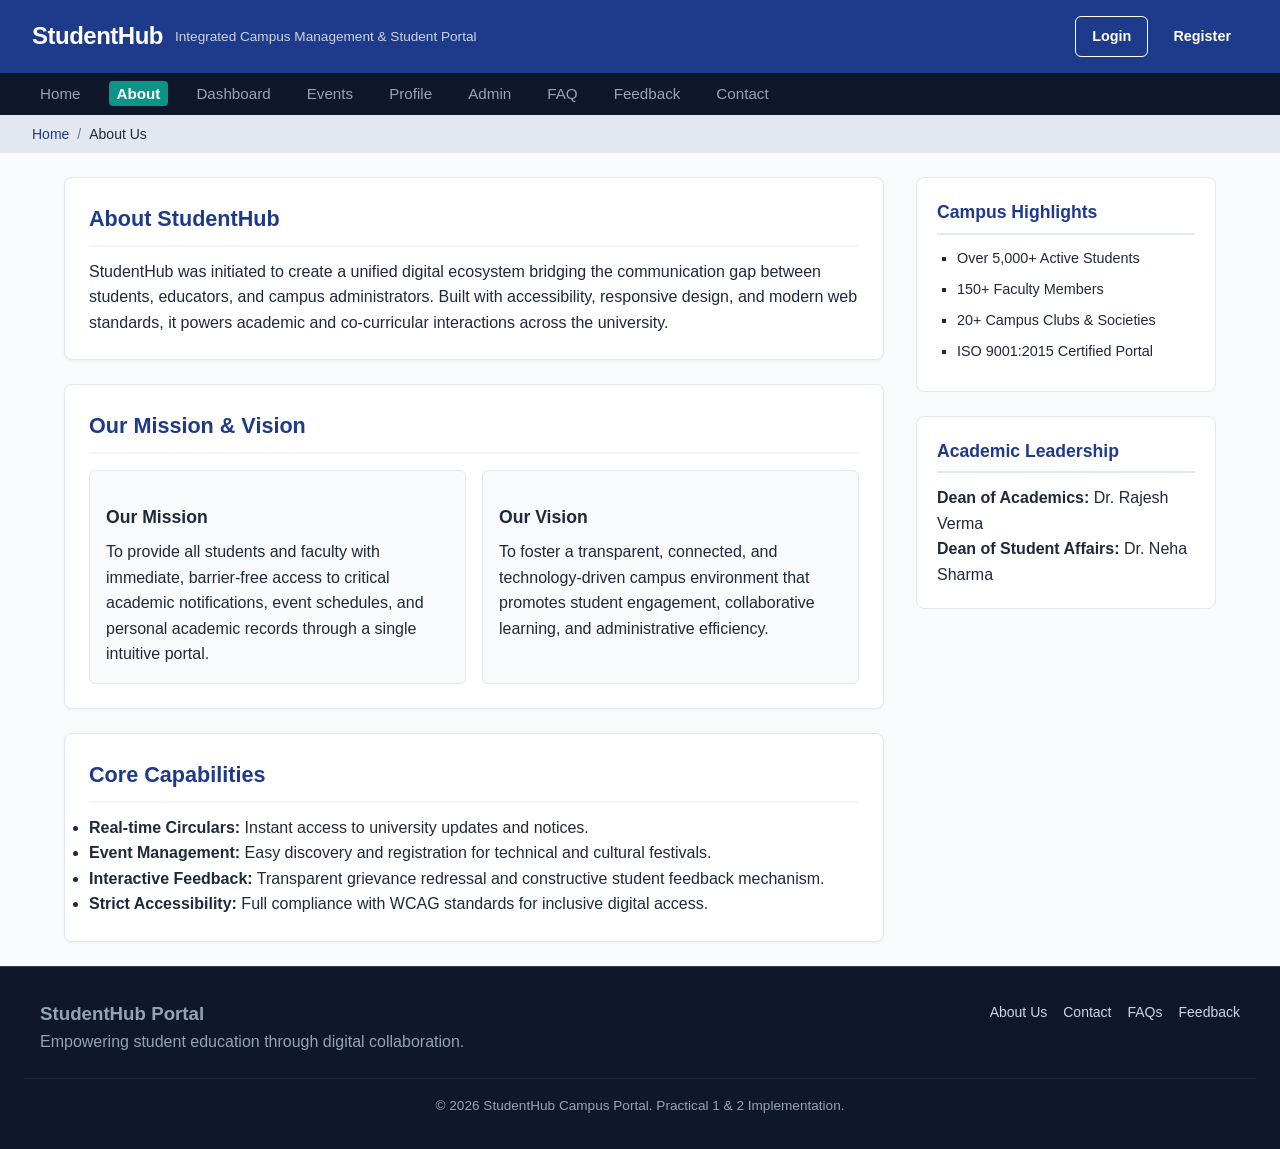
==== about.html @ 6bcbeffb "feat: practical 1 and practical 2 implementation for StudentHub" ====
<!DOCTYPE html>
<html lang="en">
<head>
  <meta charset="UTF-8">
  <meta name="viewport" content="width=device-width, initial-scale=1.0">
  <meta name="description" content="About StudentHub - Vision, Mission, and Core Objectives of the Campus Portal.">
  <title>About Us - StudentHub Campus Portal</title>
  <link rel="stylesheet" href="css/style.css">
</head>
<body>
  <a href="#main-content" class="skip-link">Skip to main content</a>

  <header class="site-header">
    <div class="brand">
      <h1>StudentHub</h1>
      <p>Integrated Campus Management & Student Portal</p>
    </div>
    <div class="header-actions">
      <a href="login.html" class="btn btn-secondary">Login</a>
      <a href="register.html" class="btn btn-primary">Register</a>
    </div>
  </header>

  <nav class="primary-nav" aria-label="Main Navigation">
    <ul>
      <li><a href="index.html">Home</a></li>
      <li><a href="about.html" aria-current="page">About</a></li>
      <li><a href="dashboard.html">Dashboard</a></li>
      <li><a href="events.html">Events</a></li>
      <li><a href="profile.html">Profile</a></li>
      <li><a href="admin.html">Admin</a></li>
      <li><a href="faq.html">FAQ</a></li>
      <li><a href="feedback.html">Feedback</a></li>
      <li><a href="contact.html">Contact</a></li>
    </ul>
  </nav>

  <nav class="breadcrumb" aria-label="Breadcrumb">
    <ol>
      <li><a href="index.html">Home</a></li>
      <li aria-current="page">About Us</li>
    </ol>
  </nav>

  <div class="page-container">
    <main id="main-content">
      <section class="content-card" aria-labelledby="about-overview">
        <h2 id="about-overview">About StudentHub</h2>
        <p>StudentHub was initiated to create a unified digital ecosystem bridging the communication gap between students, educators, and campus administrators. Built with accessibility, responsive design, and modern web standards, it powers academic and co-curricular interactions across the university.</p>
      </section>

      <section class="content-card" aria-labelledby="mission-vision">
        <h2 id="mission-vision">Our Mission & Vision</h2>
        <div class="grid-cards">
          <article class="card">
            <h3>Our Mission</h3>
            <p>To provide all students and faculty with immediate, barrier-free access to critical academic notifications, event schedules, and personal academic records through a single intuitive portal.</p>
          </article>
          <article class="card">
            <h3>Our Vision</h3>
            <p>To foster a transparent, connected, and technology-driven campus environment that promotes student engagement, collaborative learning, and administrative efficiency.</p>
          </article>
        </div>
      </section>

      <section class="content-card" aria-labelledby="portal-features">
        <h2 id="portal-features">Core Capabilities</h2>
        <ul>
          <li><strong>Real-time Circulars:</strong> Instant access to university updates and notices.</li>
          <li><strong>Event Management:</strong> Easy discovery and registration for technical and cultural festivals.</li>
          <li><strong>Interactive Feedback:</strong> Transparent grievance redressal and constructive student feedback mechanism.</li>
          <li><strong>Strict Accessibility:</strong> Full compliance with WCAG standards for inclusive digital access.</li>
        </ul>
      </section>
    </main>

    <aside class="sidebar" aria-label="Campus Facts">
      <div class="widget">
        <h3>Campus Highlights</h3>
        <ul>
          <li>Over 5,000+ Active Students</li>
          <li>150+ Faculty Members</li>
          <li>20+ Campus Clubs & Societies</li>
          <li>ISO 9001:2015 Certified Portal</li>
        </ul>
      </div>
      <div class="widget">
        <h3>Academic Leadership</h3>
        <p><strong>Dean of Academics:</strong> Dr. Rajesh Verma</p>
        <p><strong>Dean of Student Affairs:</strong> Dr. Neha Sharma</p>
      </div>
    </aside>
  </div>

  <footer class="site-footer">
    <div class="footer-content">
      <div>
        <h3>StudentHub Portal</h3>
        <p>Empowering student education through digital collaboration.</p>
      </div>
      <nav class="footer-nav" aria-label="Footer Navigation">
        <ul>
          <li><a href="about.html">About Us</a></li>
          <li><a href="contact.html">Contact</a></li>
          <li><a href="faq.html">FAQs</a></li>
          <li><a href="feedback.html">Feedback</a></li>
        </ul>
      </nav>
    </div>
    <div class="copyright">
      <p>&copy; 2026 StudentHub Campus Portal. Practical 1 & 2 Implementation.</p>
    </div>
  </footer>
</body>
</html>
---- css/style.css ----
/* StudentHub - Clean, Accessible Base Stylesheet */
:root {
  --primary-color: #1e3a8a;
  --primary-hover: #1d4ed8;
  --secondary-color: #0d9488;
  --accent-color: #f59e0b;
  --bg-color: #f8fafc;
  --card-bg: #ffffff;
  --text-main: #1e293b;
  --text-muted: #64748b;
  --border-color: #e2e8f0;
  --focus-ring: #2563eb;
  --font-family: -apple-system, BlinkMacSystemFont, "Segoe UI", Roboto, Oxygen, Ubuntu, Cantarell, "Open Sans", sans-serif;
}

* {
  box-sizing: border-box;
  margin: 0;
  padding: 0;
}

body {
  font-family: var(--font-family);
  background-color: var(--bg-color);
  color: var(--text-main);
  line-height: 1.6;
  min-height: 100vh;
  display: flex;
  flex-direction: column;
}

/* Accessibility: Skip to main content link */
.skip-link {
  position: absolute;
  top: -40px;
  left: 0;
  background: var(--primary-color);
  color: #ffffff;
  padding: 8px 16px;
  z-index: 1000;
  text-decoration: none;
  font-weight: 600;
  border-radius: 0 0 4px 0;
  transition: top 0.2s ease;
}

.skip-link:focus {
  top: 0;
  outline: 3px solid var(--accent-color);
}

/* Header */
header.site-header {
  background: var(--primary-color);
  color: #ffffff;
  padding: 1rem 2rem;
  display: flex;
  justify-content: space-between;
  align-items: center;
  flex-wrap: wrap;
  gap: 1rem;
}

.site-header .brand {
  display: flex;
  align-items: center;
  gap: 0.75rem;
}

.site-header .brand h1 {
  font-size: 1.5rem;
  font-weight: 700;
  letter-spacing: -0.5px;
}

.site-header .brand p {
  font-size: 0.85rem;
  color: #cbd5e1;
}

.header-actions {
  display: flex;
  gap: 0.5rem;
}

.btn {
  display: inline-block;
  padding: 0.5rem 1rem;
  border-radius: 6px;
  text-decoration: none;
  font-size: 0.9rem;
  font-weight: 600;
  cursor: pointer;
  border: 1px solid transparent;
  transition: all 0.2s ease;
}

.btn-primary {
  background: var(--primary-color);
  color: #ffffff;
}

.btn-primary:hover {
  background: var(--primary-hover);
}

.btn-secondary {
  background: transparent;
  color: #ffffff;
  border-color: #ffffff;
}

.btn-secondary:hover {
  background: rgba(255, 255, 255, 0.15);
}

/* Primary Navigation */
nav.primary-nav {
  background: #0f172a;
  padding: 0.5rem 2rem;
}

nav.primary-nav ul {
  list-style: none;
  display: flex;
  flex-wrap: wrap;
  gap: 0.5rem 1.25rem;
}

nav.primary-nav a {
  color: #94a3b8;
  text-decoration: none;
  font-size: 0.95rem;
  font-weight: 500;
  padding: 0.25rem 0.5rem;
  border-radius: 4px;
  transition: color 0.2s, background-color 0.2s;
}

nav.primary-nav a:hover,
nav.primary-nav a:focus {
  color: #ffffff;
  background-color: rgba(255, 255, 255, 0.1);
  outline: none;
}

nav.primary-nav a[aria-current="page"] {
  color: #ffffff;
  font-weight: 700;
  background-color: var(--secondary-color);
}

/* Breadcrumb */
nav.breadcrumb {
  background: #e2e8f0;
  padding: 0.5rem 2rem;
  font-size: 0.875rem;
}

nav.breadcrumb ol {
  display: flex;
  list-style: none;
  gap: 0.5rem;
}

nav.breadcrumb li+li::before {
  content: "/";
  padding-right: 0.5rem;
  color: var(--text-muted);
}

nav.breadcrumb a {
  color: var(--primary-color);
  text-decoration: none;
}

nav.breadcrumb a:hover {
  text-decoration: underline;
}

/* Layout container */
.page-container {
  max-width: 1200px;
  margin: 1.5rem auto;
  padding: 0 1.5rem;
  display: grid;
  grid-template-columns: 1fr 300px;
  gap: 2rem;
  flex: 1;
  width: 100%;
}

.page-container.full-width {
  grid-template-columns: 1fr;
}

@media (max-width: 850px) {
  .page-container {
    grid-template-columns: 1fr;
  }
}

/* Main & Sections */
main {
  display: flex;
  flex-direction: column;
  gap: 1.5rem;
}

.content-card {
  background: var(--card-bg);
  padding: 1.5rem;
  border-radius: 8px;
  border: 1px solid var(--border-color);
  box-shadow: 0 1px 3px rgba(0,0,0,0.05);
}

.content-card h2 {
  font-size: 1.35rem;
  color: var(--primary-color);
  margin-bottom: 0.75rem;
  border-bottom: 2px solid #f1f5f9;
  padding-bottom: 0.5rem;
}

.content-card h3 {
  font-size: 1.1rem;
  color: var(--text-main);
  margin: 1rem 0 0.5rem 0;
}

.grid-cards {
  display: grid;
  grid-template-columns: repeat(auto-fit, minmax(240px, 1fr));
  gap: 1rem;
  margin-top: 1rem;
}

.card {
  border: 1px solid var(--border-color);
  border-radius: 6px;
  padding: 1rem;
  background: #f8fafc;
}

/* Aside Sidebar */
aside.sidebar {
  display: flex;
  flex-direction: column;
  gap: 1.5rem;
}

.sidebar .widget {
  background: var(--card-bg);
  padding: 1.25rem;
  border-radius: 8px;
  border: 1px solid var(--border-color);
}

.sidebar h3 {
  font-size: 1.1rem;
  color: var(--primary-color);
  margin-bottom: 0.75rem;
  border-bottom: 2px solid #e2e8f0;
  padding-bottom: 0.4rem;
}

.sidebar ul {
  list-style-type: square;
  padding-left: 1.25rem;
}

.sidebar li {
  margin-bottom: 0.5rem;
  font-size: 0.9rem;
}

/* Forms */
form.form-layout {
  display: flex;
  flex-direction: column;
  gap: 1.25rem;
}

.form-group {
  display: flex;
  flex-direction: column;
  gap: 0.35rem;
}

.form-group label {
  font-weight: 600;
  font-size: 0.9rem;
}

.form-group input,
.form-group select,
.form-group textarea {
  padding: 0.6rem 0.75rem;
  border: 1px solid var(--border-color);
  border-radius: 6px;
  font-size: 0.95rem;
  font-family: inherit;
}

.form-group input:focus,
.form-group select:focus,
.form-group textarea:focus {
  outline: 2px solid var(--focus-ring);
  border-color: var(--focus-ring);
}

.required-mark {
  color: #dc2626;
}

/* Tables */
table.data-table {
  width: 100%;
  border-collapse: collapse;
  margin-top: 1rem;
  font-size: 0.9rem;
}

table.data-table caption {
  text-align: left;
  font-weight: 600;
  margin-bottom: 0.5rem;
  color: var(--text-muted);
}

table.data-table th,
table.data-table td {
  padding: 0.75rem;
  border: 1px solid var(--border-color);
  text-align: left;
}

table.data-table th {
  background: #f1f5f9;
  font-weight: 600;
  color: var(--primary-color);
}

table.data-table tr:nth-child(even) {
  background-color: #f8fafc;
}

/* Footer */
footer.site-footer {
  background: #0f172a;
  color: #94a3b8;
  padding: 2rem 1.5rem;
  margin-top: auto;
  border-top: 1px solid #334155;
}

.footer-content {
  max-width: 1200px;
  margin: 0 auto;
  display: flex;
  justify-content: space-between;
  flex-wrap: wrap;
  gap: 1.5rem;
}

.footer-nav ul {
  list-style: none;
  display: flex;
  flex-wrap: wrap;
  gap: 1rem;
}

.footer-nav a {
  color: #cbd5e1;
  text-decoration: none;
  font-size: 0.875rem;
}

.footer-nav a:hover {
  text-decoration: underline;
}

.copyright {
  text-align: center;
  margin-top: 1.5rem;
  font-size: 0.85rem;
  border-top: 1px solid #1e293b;
  padding-top: 1rem;
}
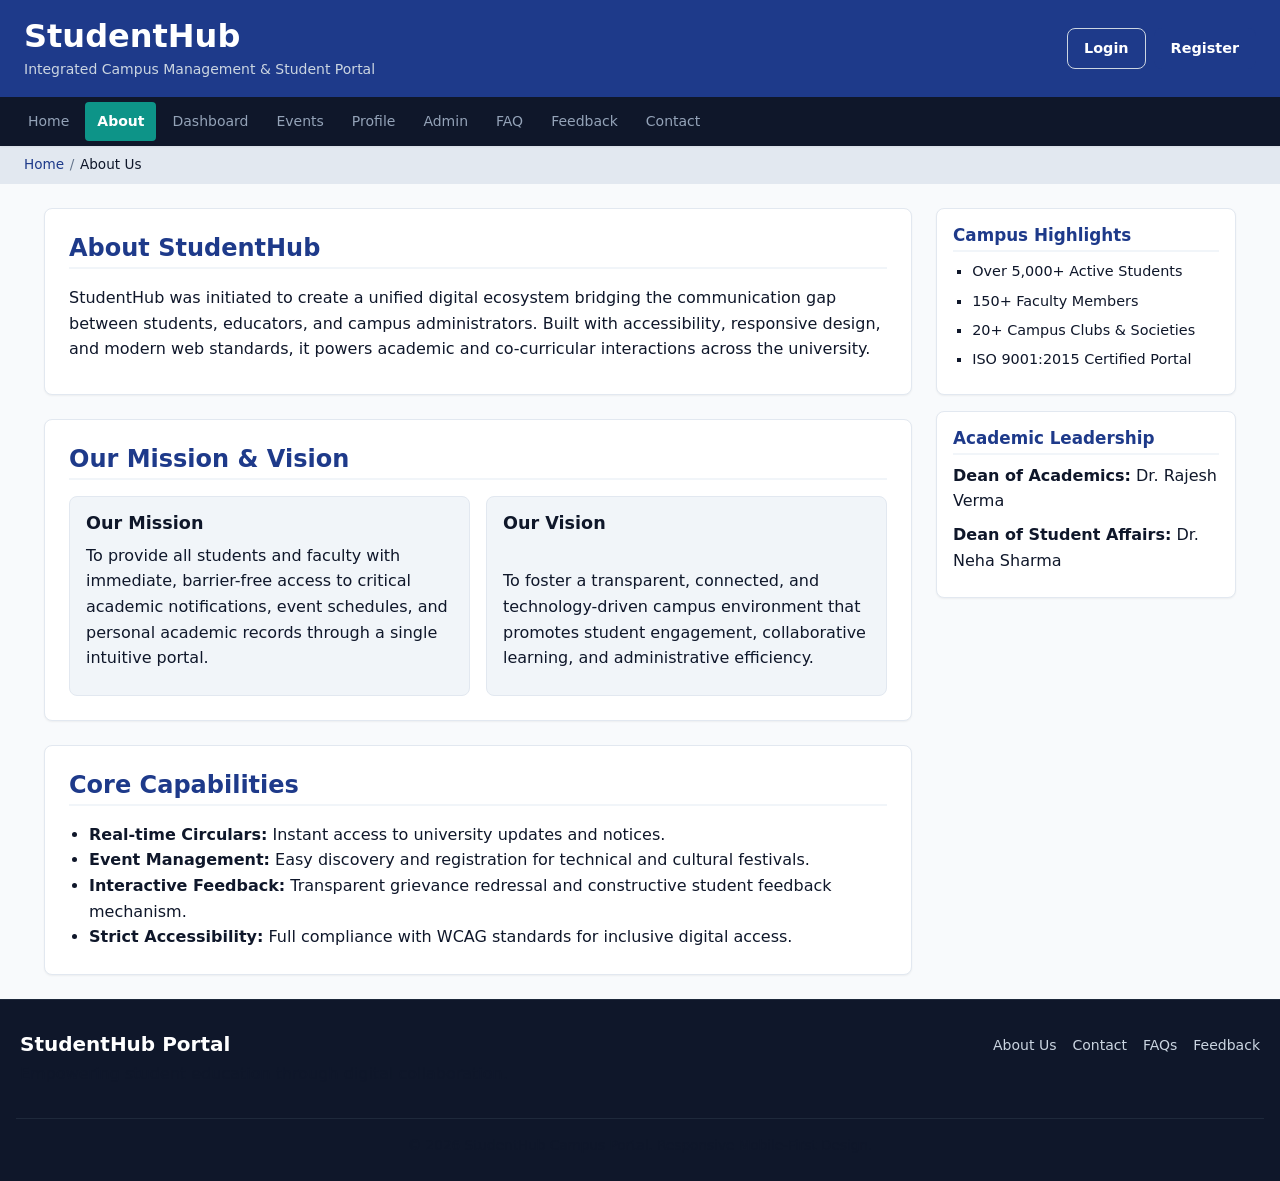
==== commit 136abefa: "feat(p3): responsive mobile-first UI with CSS Grid, Flexbox, and reusable JS components" ====
--- a/about.html
+++ b/about.html
@@ -94,7 +94,7 @@
 
   <footer class="site-footer">
     <div class="footer-content">
-      <div>
+      <div class="footer-brand">
         <h3>StudentHub Portal</h3>
         <p>Empowering student education through digital collaboration.</p>
       </div>
@@ -108,8 +108,9 @@
       </nav>
     </div>
     <div class="copyright">
-      <p>&copy; 2026 StudentHub Campus Portal. Practical 1 & 2 Implementation.</p>
+      <p>&copy; 2026 StudentHub Campus Portal. Responsive Mobile-First Design.</p>
     </div>
   </footer>
+  <script src="js/main.js" defer></script>
 </body>
 </html>
--- a/css/style.css
+++ b/css/style.css
@@ -1,27 +1,73 @@
-/* StudentHub - Clean, Accessible Base Stylesheet */
+/* ==========================================================================
+   StudentHub - Mobile-First Responsive Stylesheet (Practical 3)
+   Built with CSS Grid, Flexbox, and Modern Design Tokens
+   ========================================================================== */
+
+/* --------------------------------------------------------------------------
+   1. Design System & CSS Custom Properties (Variables)
+   -------------------------------------------------------------------------- */
 :root {
-  --primary-color: #1e3a8a;
+  /* Color Palette */
+  --primary: #1e3a8a;
   --primary-hover: #1d4ed8;
-  --secondary-color: #0d9488;
-  --accent-color: #f59e0b;
-  --bg-color: #f8fafc;
-  --card-bg: #ffffff;
-  --text-main: #1e293b;
+  --primary-light: #eff6ff;
+  --secondary: #0d9488;
+  --secondary-hover: #0f766e;
+  --accent: #d97706;
+  --accent-light: #fef3c7;
+  --success: #16a34a;
+  --danger: #dc2626;
+
+  /* Neutral Tones */
+  --bg-body: #f8fafc;
+  --bg-surface: #ffffff;
+  --bg-subtle: #f1f5f9;
+  --text-main: #0f172a;
   --text-muted: #64748b;
   --border-color: #e2e8f0;
-  --focus-ring: #2563eb;
-  --font-family: -apple-system, BlinkMacSystemFont, "Segoe UI", Roboto, Oxygen, Ubuntu, Cantarell, "Open Sans", sans-serif;
-}
-
-* {
+  --border-hover: #cbd5e1;
+
+  /* Typography */
+  --font-base: system-ui, -apple-system, BlinkMacSystemFont, "Segoe UI", Roboto, Oxygen, Ubuntu, Cantarell, "Open Sans", sans-serif;
+  --font-mono: ui-monospace, SFMono-Regular, Menlo, Monaco, Consolas, monospace;
+
+  /* Spacing */
+  --spacing-xs: 0.25rem;
+  --spacing-sm: 0.5rem;
+  --spacing-md: 1rem;
+  --spacing-lg: 1.5rem;
+  --spacing-xl: 2rem;
+
+  /* Radii & Shadows */
+  --radius-sm: 4px;
+  --radius-md: 8px;
+  --radius-lg: 12px;
+  --shadow-sm: 0 1px 2px 0 rgba(0, 0, 0, 0.05);
+  --shadow-md: 0 4px 6px -1px rgba(0, 0, 0, 0.08), 0 2px 4px -2px rgba(0, 0, 0, 0.05);
+  --shadow-lg: 0 10px 15px -3px rgba(0, 0, 0, 0.08);
+
+  /* Transitions */
+  --transition-fast: 0.15s ease;
+  --transition-base: 0.2s ease-in-out;
+}
+
+/* --------------------------------------------------------------------------
+   2. Reset & Base Typography
+   -------------------------------------------------------------------------- */
+*, *::before, *::after {
   box-sizing: border-box;
   margin: 0;
   padding: 0;
 }
 
+html {
+  font-size: 100%;
+  scroll-behavior: smooth;
+}
+
 body {
-  font-family: var(--font-family);
-  background-color: var(--bg-color);
+  font-family: var(--font-base);
+  background-color: var(--bg-body);
   color: var(--text-main);
   line-height: 1.6;
   min-height: 100vh;
@@ -29,148 +75,248 @@
   flex-direction: column;
 }
 
-/* Accessibility: Skip to main content link */
+h1, h2, h3, h4, h5, h6 {
+  color: var(--text-main);
+  line-height: 1.25;
+  font-weight: 700;
+}
+
+h1 { font-size: clamp(1.4rem, 4vw, 2rem); }
+h2 { font-size: clamp(1.2rem, 3vw, 1.5rem); }
+h3 { font-size: clamp(1.05rem, 2.5vw, 1.25rem); }
+
+p {
+  margin-bottom: var(--spacing-sm);
+  color: var(--text-main);
+}
+
+a {
+  color: var(--primary);
+  text-decoration: none;
+  transition: color var(--transition-fast);
+}
+
+a:hover {
+  color: var(--primary-hover);
+  text-decoration: underline;
+}
+
+ul, ol {
+  padding-left: 1.25rem;
+}
+
+/* --------------------------------------------------------------------------
+   3. Accessibility & Focus States
+   -------------------------------------------------------------------------- */
 .skip-link {
   position: absolute;
-  top: -40px;
+  top: -60px;
   left: 0;
-  background: var(--primary-color);
-  color: #ffffff;
-  padding: 8px 16px;
-  z-index: 1000;
-  text-decoration: none;
+  background: var(--primary);
+  color: #ffffff;
+  padding: 0.5rem 1rem;
+  z-index: 9999;
   font-weight: 600;
-  border-radius: 0 0 4px 0;
-  transition: top 0.2s ease;
+  border-radius: 0 0 var(--radius-sm) 0;
+  transition: top var(--transition-fast);
 }
 
 .skip-link:focus {
   top: 0;
-  outline: 3px solid var(--accent-color);
-}
-
-/* Header */
+  outline: 3px solid var(--accent);
+}
+
+:focus-visible {
+  outline: 2px solid var(--primary-hover);
+  outline-offset: 2px;
+}
+
+/* --------------------------------------------------------------------------
+   4. Header Component (Flexbox)
+   -------------------------------------------------------------------------- */
 header.site-header {
-  background: var(--primary-color);
-  color: #ffffff;
-  padding: 1rem 2rem;
-  display: flex;
-  justify-content: space-between;
+  background-color: var(--primary);
+  color: #ffffff;
+  padding: var(--spacing-md) var(--spacing-lg);
+  display: flex;
+  flex-direction: column;
+  align-items: flex-start;
+  gap: var(--spacing-md);
+}
+
+.site-header .brand {
+  display: flex;
+  flex-direction: column;
+  gap: 0.15rem;
+}
+
+.site-header .brand h1 {
+  color: #ffffff;
+}
+
+.site-header .brand p {
+  color: #cbd5e1;
+  font-size: 0.875rem;
+  margin: 0;
+}
+
+.header-actions {
+  display: flex;
   align-items: center;
   flex-wrap: wrap;
-  gap: 1rem;
-}
-
-.site-header .brand {
-  display: flex;
+  gap: var(--spacing-sm);
+  width: 100%;
+}
+
+@media (min-width: 768px) {
+  header.site-header {
+    flex-direction: row;
+    justify-content: space-between;
+    align-items: center;
+  }
+  .header-actions {
+    width: auto;
+  }
+}
+
+/* --------------------------------------------------------------------------
+   5. Buttons (Flexbox Component)
+   -------------------------------------------------------------------------- */
+.btn {
+  display: inline-flex;
   align-items: center;
-  gap: 0.75rem;
-}
-
-.site-header .brand h1 {
-  font-size: 1.5rem;
-  font-weight: 700;
-  letter-spacing: -0.5px;
-}
-
-.site-header .brand p {
-  font-size: 0.85rem;
-  color: #cbd5e1;
-}
-
-.header-actions {
-  display: flex;
-  gap: 0.5rem;
-}
-
-.btn {
-  display: inline-block;
+  justify-content: center;
   padding: 0.5rem 1rem;
-  border-radius: 6px;
-  text-decoration: none;
+  border-radius: var(--radius-md);
   font-size: 0.9rem;
   font-weight: 600;
   cursor: pointer;
   border: 1px solid transparent;
-  transition: all 0.2s ease;
+  text-decoration: none;
+  transition: all var(--transition-base);
+  text-align: center;
 }
 
 .btn-primary {
-  background: var(--primary-color);
+  background-color: var(--primary);
   color: #ffffff;
 }
 
 .btn-primary:hover {
-  background: var(--primary-hover);
+  background-color: var(--primary-hover);
+  color: #ffffff;
+  text-decoration: none;
 }
 
 .btn-secondary {
-  background: transparent;
-  color: #ffffff;
-  border-color: #ffffff;
+  background-color: transparent;
+  color: #ffffff;
+  border-color: #cbd5e1;
 }
 
 .btn-secondary:hover {
-  background: rgba(255, 255, 255, 0.15);
-}
-
-/* Primary Navigation */
+  background-color: rgba(255, 255, 255, 0.15);
+  color: #ffffff;
+  text-decoration: none;
+}
+
+.btn-accent {
+  background-color: var(--secondary);
+  color: #ffffff;
+}
+
+.btn-accent:hover {
+  background-color: var(--secondary-hover);
+  color: #ffffff;
+  text-decoration: none;
+}
+
+.btn-full {
+  width: 100%;
+}
+
+/* --------------------------------------------------------------------------
+   6. Navigation Landmark (Flexbox & Horizontal Scrolling on Mobile)
+   -------------------------------------------------------------------------- */
 nav.primary-nav {
-  background: #0f172a;
-  padding: 0.5rem 2rem;
+  background-color: #0f172a;
+  padding: 0.35rem var(--spacing-md);
+  position: sticky;
+  top: 0;
+  z-index: 100;
+  box-shadow: var(--shadow-sm);
 }
 
 nav.primary-nav ul {
   list-style: none;
-  display: flex;
-  flex-wrap: wrap;
-  gap: 0.5rem 1.25rem;
+  padding: 0;
+  margin: 0;
+  display: flex;
+  gap: 0.25rem;
+  overflow-x: auto;
+  -webkit-overflow-scrolling: touch;
+  scrollbar-width: thin;
+}
+
+nav.primary-nav ul::-webkit-scrollbar {
+  height: 3px;
+}
+
+nav.primary-nav ul::-webkit-scrollbar-thumb {
+  background: #334155;
+}
+
+nav.primary-nav li {
+  white-space: nowrap;
 }
 
 nav.primary-nav a {
+  display: block;
   color: #94a3b8;
-  text-decoration: none;
-  font-size: 0.95rem;
+  font-size: 0.875rem;
   font-weight: 500;
-  padding: 0.25rem 0.5rem;
-  border-radius: 4px;
-  transition: color 0.2s, background-color 0.2s;
+  padding: 0.5rem 0.75rem;
+  border-radius: var(--radius-sm);
+  transition: color var(--transition-fast), background-color var(--transition-fast);
 }
 
 nav.primary-nav a:hover,
 nav.primary-nav a:focus {
   color: #ffffff;
   background-color: rgba(255, 255, 255, 0.1);
-  outline: none;
+  text-decoration: none;
 }
 
 nav.primary-nav a[aria-current="page"] {
   color: #ffffff;
+  background-color: var(--secondary);
   font-weight: 700;
-  background-color: var(--secondary-color);
-}
-
-/* Breadcrumb */
+}
+
+/* Breadcrumb Navigation (Flexbox) */
 nav.breadcrumb {
-  background: #e2e8f0;
-  padding: 0.5rem 2rem;
-  font-size: 0.875rem;
+  background-color: #e2e8f0;
+  padding: 0.5rem var(--spacing-lg);
+  font-size: 0.85rem;
 }
 
 nav.breadcrumb ol {
   display: flex;
+  flex-wrap: wrap;
   list-style: none;
-  gap: 0.5rem;
+  padding: 0;
+  margin: 0;
+  gap: 0.35rem;
 }
 
 nav.breadcrumb li+li::before {
   content: "/";
-  padding-right: 0.5rem;
+  padding-right: 0.35rem;
   color: var(--text-muted);
 }
 
 nav.breadcrumb a {
-  color: var(--primary-color);
+  color: var(--primary);
   text-decoration: none;
 }
 
@@ -178,108 +324,159 @@
   text-decoration: underline;
 }
 
-/* Layout container */
+/* --------------------------------------------------------------------------
+   7. Page Layout Container (Mobile-First CSS Grid)
+   -------------------------------------------------------------------------- */
 .page-container {
-  max-width: 1200px;
-  margin: 1.5rem auto;
-  padding: 0 1.5rem;
+  width: 100%;
+  max-width: 1240px;
+  margin: var(--spacing-md) auto;
+  padding: 0 var(--spacing-md);
   display: grid;
-  grid-template-columns: 1fr 300px;
-  gap: 2rem;
+  grid-template-columns: 1fr;
+  gap: var(--spacing-lg);
   flex: 1;
-  width: 100%;
-}
-
+}
+
+/* Tablet & Desktop breakpoint */
+@media (min-width: 900px) {
+  .page-container {
+    grid-template-columns: minmax(0, 1fr) 300px;
+    padding: 0 var(--spacing-lg);
+    margin: var(--spacing-lg) auto;
+  }
+}
+
+/* Full Width Modifier */
 .page-container.full-width {
   grid-template-columns: 1fr;
 }
 
-@media (max-width: 850px) {
-  .page-container {
-    grid-template-columns: 1fr;
-  }
-}
-
-/* Main & Sections */
+/* --------------------------------------------------------------------------
+   8. Main Content & Cards (CSS Grid + Flexbox)
+   -------------------------------------------------------------------------- */
 main {
   display: flex;
   flex-direction: column;
-  gap: 1.5rem;
+  gap: var(--spacing-lg);
+  min-width: 0;
 }
 
 .content-card {
-  background: var(--card-bg);
-  padding: 1.5rem;
-  border-radius: 8px;
+  background-color: var(--bg-surface);
   border: 1px solid var(--border-color);
-  box-shadow: 0 1px 3px rgba(0,0,0,0.05);
+  border-radius: var(--radius-md);
+  padding: var(--spacing-lg);
+  box-shadow: var(--shadow-sm);
+  transition: box-shadow var(--transition-base);
+}
+
+.content-card:hover {
+  box-shadow: var(--shadow-md);
 }
 
 .content-card h2 {
-  font-size: 1.35rem;
-  color: var(--primary-color);
-  margin-bottom: 0.75rem;
-  border-bottom: 2px solid #f1f5f9;
-  padding-bottom: 0.5rem;
-}
-
-.content-card h3 {
-  font-size: 1.1rem;
-  color: var(--text-main);
-  margin: 1rem 0 0.5rem 0;
-}
-
+  color: var(--primary);
+  margin-bottom: var(--spacing-md);
+  padding-bottom: var(--spacing-xs);
+  border-bottom: 2px solid var(--bg-subtle);
+}
+
+/* Responsive Grid Cards (CSS Grid with Auto-fit) */
 .grid-cards {
   display: grid;
-  grid-template-columns: repeat(auto-fit, minmax(240px, 1fr));
-  gap: 1rem;
-  margin-top: 1rem;
+  grid-template-columns: 1fr;
+  gap: var(--spacing-md);
+  margin-top: var(--spacing-md);
+}
+
+@media (min-width: 550px) {
+  .grid-cards {
+    grid-template-columns: repeat(2, 1fr);
+  }
+}
+
+@media (min-width: 1024px) {
+  .grid-cards {
+    grid-template-columns: repeat(auto-fit, minmax(240px, 1fr));
+  }
 }
 
 .card {
+  background-color: var(--bg-subtle);
   border: 1px solid var(--border-color);
-  border-radius: 6px;
-  padding: 1rem;
-  background: #f8fafc;
-}
-
-/* Aside Sidebar */
+  border-radius: var(--radius-md);
+  padding: var(--spacing-md);
+  display: flex;
+  flex-direction: column;
+  justify-content: space-between;
+  gap: 0.5rem;
+  transition: transform var(--transition-fast), border-color var(--transition-fast);
+}
+
+.card:hover {
+  transform: translateY(-2px);
+  border-color: var(--border-hover);
+}
+
+.card h3 {
+  color: var(--text-main);
+  font-size: 1.1rem;
+}
+
+.stat-value {
+  font-size: 1.75rem;
+  font-weight: 800;
+  line-height: 1.1;
+}
+
+.stat-primary { color: var(--primary); }
+.stat-secondary { color: var(--secondary); }
+.stat-accent { color: var(--accent); }
+
+/* --------------------------------------------------------------------------
+   9. Sidebar Landmark (Flexbox)
+   -------------------------------------------------------------------------- */
 aside.sidebar {
   display: flex;
   flex-direction: column;
-  gap: 1.5rem;
+  gap: var(--spacing-md);
 }
 
 .sidebar .widget {
-  background: var(--card-bg);
-  padding: 1.25rem;
-  border-radius: 8px;
+  background-color: var(--bg-surface);
   border: 1px solid var(--border-color);
+  border-radius: var(--radius-md);
+  padding: var(--spacing-md);
+  box-shadow: var(--shadow-sm);
 }
 
 .sidebar h3 {
-  font-size: 1.1rem;
-  color: var(--primary-color);
-  margin-bottom: 0.75rem;
-  border-bottom: 2px solid #e2e8f0;
-  padding-bottom: 0.4rem;
+  font-size: 1.05rem;
+  color: var(--primary);
+  margin-bottom: var(--spacing-sm);
+  padding-bottom: 0.25rem;
+  border-bottom: 2px solid var(--bg-subtle);
 }
 
 .sidebar ul {
-  list-style-type: square;
-  padding-left: 1.25rem;
+  list-style: square;
+  padding-left: 1.2rem;
 }
 
 .sidebar li {
-  margin-bottom: 0.5rem;
+  margin-bottom: 0.4rem;
   font-size: 0.9rem;
 }
 
-/* Forms */
+/* --------------------------------------------------------------------------
+   10. Form Controls & Responsive Fields
+   -------------------------------------------------------------------------- */
 form.form-layout {
   display: flex;
   flex-direction: column;
-  gap: 1.25rem;
+  gap: var(--spacing-md);
+  margin-top: var(--spacing-md);
 }
 
 .form-group {
@@ -291,100 +488,162 @@
 .form-group label {
   font-weight: 600;
   font-size: 0.9rem;
+  color: var(--text-main);
 }
 
 .form-group input,
 .form-group select,
 .form-group textarea {
-  padding: 0.6rem 0.75rem;
+  width: 100%;
+  padding: 0.65rem 0.85rem;
   border: 1px solid var(--border-color);
-  border-radius: 6px;
+  border-radius: var(--radius-md);
   font-size: 0.95rem;
   font-family: inherit;
+  background-color: var(--bg-surface);
+  color: var(--text-main);
+  transition: border-color var(--transition-fast), box-shadow var(--transition-fast);
 }
 
 .form-group input:focus,
 .form-group select:focus,
 .form-group textarea:focus {
-  outline: 2px solid var(--focus-ring);
-  border-color: var(--focus-ring);
+  outline: none;
+  border-color: var(--primary-hover);
+  box-shadow: 0 0 0 3px rgba(37, 99, 235, 0.15);
+}
+
+.form-row {
+  display: grid;
+  grid-template-columns: 1fr;
+  gap: var(--spacing-md);
+}
+
+@media (min-width: 600px) {
+  .form-row {
+    grid-template-columns: repeat(2, 1fr);
+  }
+}
+
+.checkbox-group {
+  display: flex;
+  align-items: center;
+  gap: 0.5rem;
+}
+
+.checkbox-group input[type="checkbox"] {
+  width: 1.1rem;
+  height: 1.1rem;
+  cursor: pointer;
 }
 
 .required-mark {
-  color: #dc2626;
-}
-
-/* Tables */
+  color: var(--danger);
+}
+
+/* --------------------------------------------------------------------------
+   11. Responsive Accessible Data Tables
+   -------------------------------------------------------------------------- */
+.table-responsive {
+  width: 100%;
+  overflow-x: auto;
+  -webkit-overflow-scrolling: touch;
+  margin-top: var(--spacing-md);
+  border: 1px solid var(--border-color);
+  border-radius: var(--radius-md);
+}
+
 table.data-table {
   width: 100%;
   border-collapse: collapse;
-  margin-top: 1rem;
   font-size: 0.9rem;
+  text-align: left;
 }
 
 table.data-table caption {
+  padding: var(--spacing-sm) var(--spacing-md);
+  font-weight: 600;
+  color: var(--text-muted);
   text-align: left;
-  font-weight: 600;
-  margin-bottom: 0.5rem;
-  color: var(--text-muted);
+  background-color: var(--bg-subtle);
+  border-bottom: 1px solid var(--border-color);
 }
 
 table.data-table th,
 table.data-table td {
-  padding: 0.75rem;
-  border: 1px solid var(--border-color);
-  text-align: left;
+  padding: 0.75rem 1rem;
+  border-bottom: 1px solid var(--border-color);
 }
 
 table.data-table th {
-  background: #f1f5f9;
+  background-color: var(--bg-subtle);
   font-weight: 600;
-  color: var(--primary-color);
-}
-
-table.data-table tr:nth-child(even) {
-  background-color: #f8fafc;
-}
-
-/* Footer */
+  color: var(--primary);
+  white-space: nowrap;
+}
+
+table.data-table tbody tr:hover {
+  background-color: var(--primary-light);
+}
+
+table.data-table tr:last-child td {
+  border-bottom: none;
+}
+
+/* --------------------------------------------------------------------------
+   12. Footer Component (Flexbox)
+   -------------------------------------------------------------------------- */
 footer.site-footer {
-  background: #0f172a;
+  background-color: #0f172a;
   color: #94a3b8;
-  padding: 2rem 1.5rem;
+  padding: var(--spacing-xl) var(--spacing-md) var(--spacing-md);
   margin-top: auto;
-  border-top: 1px solid #334155;
+  border-top: 1px solid #1e293b;
 }
 
 .footer-content {
-  max-width: 1200px;
+  max-width: 1240px;
   margin: 0 auto;
   display: flex;
-  justify-content: space-between;
-  flex-wrap: wrap;
-  gap: 1.5rem;
+  flex-direction: column;
+  gap: var(--spacing-lg);
+}
+
+@media (min-width: 768px) {
+  .footer-content {
+    flex-direction: row;
+    justify-content: space-between;
+    align-items: flex-start;
+  }
+}
+
+.footer-brand h3 {
+  color: #ffffff;
+  margin-bottom: 0.25rem;
 }
 
 .footer-nav ul {
   list-style: none;
+  padding: 0;
   display: flex;
   flex-wrap: wrap;
-  gap: 1rem;
+  gap: var(--spacing-md);
 }
 
 .footer-nav a {
   color: #cbd5e1;
-  text-decoration: none;
   font-size: 0.875rem;
 }
 
 .footer-nav a:hover {
-  text-decoration: underline;
+  color: #ffffff;
 }
 
 .copyright {
   text-align: center;
-  margin-top: 1.5rem;
+  margin-top: var(--spacing-lg);
+  padding-top: var(--spacing-md);
   font-size: 0.85rem;
   border-top: 1px solid #1e293b;
-  padding-top: 1rem;
-}
+  color: #64748b;
+}
